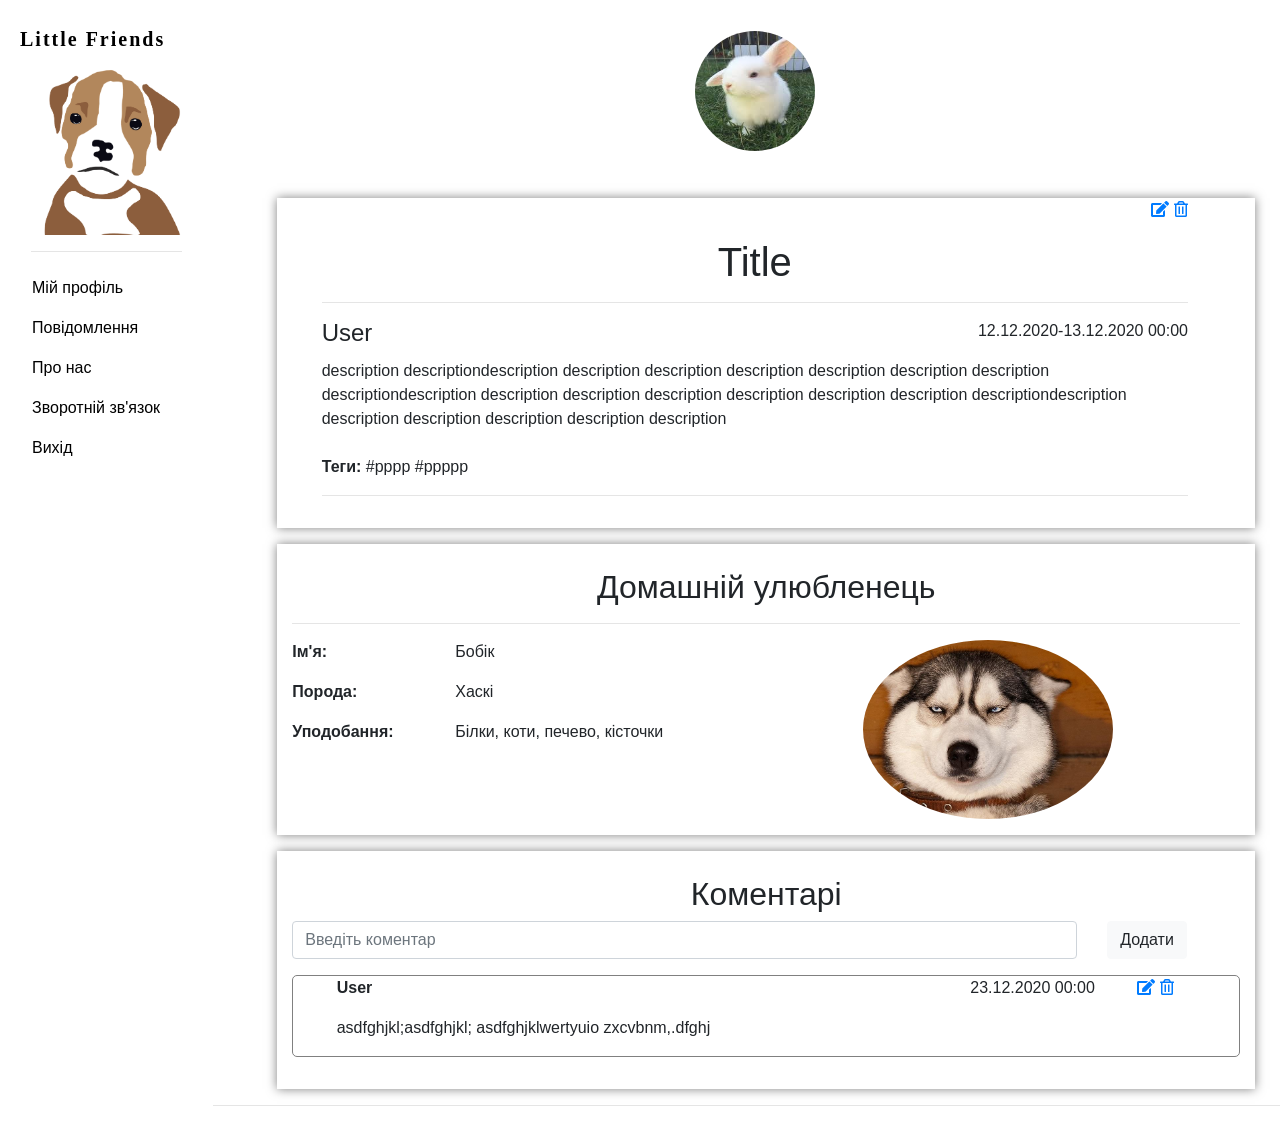
==== views/announcement/details.html @ f67656c2 "finish index page and add page details to announcement" ====
<!DOCTYPE html>
<html>

    <head>
        <meta charset="utf-8">
        <meta http-equiv="X-UA-Compatible" content="IE=edge">
        <title>Little Friends</title>
        <meta name="description" content="Little Friends ...">
        <meta name="viewport" content="device = device-width, initial-scale=1">
        <link rel="stylesheet" type="text/css" href="../../templates/css/style.css">
        <link rel="stylesheet" href="https://stackpath.bootstrapcdn.com/bootstrap/4.5.2/css/bootstrap.min.css" integrity="sha384-JcKb8q3iqJ61gNV9KGb8thSsNjpSL0n8PARn9HuZOnIxN0hoP+VmmDGMN5t9UJ0Z" crossorigin="anonymous">
    
        <script src="https://code.jquery.com/jquery-3.5.1.slim.min.js" integrity="sha384-DfXdz2htPH0lsSSs5nCTpuj/zy4C+OGpamoFVy38MVBnE+IbbVYUew+OrCXaRkfj" crossorigin="anonymous"></script>
        
        <script src="https://cdn.jsdelivr.net/npm/popper.js@1.16.1/dist/umd/popper.min.js" integrity="sha384-9/reFTGAW83EW2RDu2S0VKaIzap3H66lZH81PoYlFhbGU+6BZp6G7niu735Sk7lN" crossorigin="anonymous"></script>
        
        <script src="https://stackpath.bootstrapcdn.com/bootstrap/4.5.2/js/bootstrap.min.js" integrity="sha384-B4gt1jrGC7Jh4AgTPSdUtOBvfO8shuf57BaghqFfPlYxofvL8/KUEfYiJOMMV+rV" crossorigin="anonymous"></script>
        
        <link rel="stylesheet" href="https://use.fontawesome.com/releases/v5.0.13/css/all.css" integrity="sha384-DNOHZ68U8hZfKXOrtjWvjxusGo9WQnrNx2sqG0tfsghAvtVlRW3tvkXWZh58N9jp" crossorigin="anonymous">
    </head>
    <body>
        <div class="container-fluid">
            <div class="row">
                <div class="col-2">
                    <!-- left menu -->
                    <nav class="navbar">
                        <div class="row">
                            <h1><a href="../index.html" class="brand navbar-brand">Little Friends</a></h1>
                            <img class="img-fluid" src="../../templates/img/logo-dog.png">
                        </div>
                        <br>
                        <hr>
                        <div class="row">
                            <ul class="nav navbar-nav bd-navbar-nav flex-column">
                                <li class="nav-item">
                                    <a class="nav-link active" href="./my_profile.html">Мій профіль</a>
                                </li>
                                <li class="nav-item">
                                    <a class="nav-link" href="./message.html">Повідомлення</a>
                                </li>
                                <li class="nav-item">
                                    <a class="nav-link" href="./about.html">Про нас</a>
                                </li>
                                <li class="nav-item">
                                    <a class="nav-link" href="./contact.html">Зворотній зв'язок</a>
                                </li>
                                <li class="nav-item">
                                    <a class="nav-link" href="./login.html" onclick="return confirm('Чи дійсно ви хочете вийти?')">Вихід</a>
                                </li>
                            </ul>
                        </div>
                    </nav>
                </div>
                <div class="col-10">

                    <!-- user photo -->
                    <img class="avatar" src="../../templates/img/rub.jpg" alt="Avatar">

                    <div class="row">
                        <div class="announcement col-11">

                            <!-- announcement -->
                            <div class="row">
                                <div class="pad col-11">

                                    <!--admin or user is owner-->
                                    <p class="text-right"><a href="./edit.html"><i class="fas fa-edit"></i></a>
                                    <a href="./delete.html"><i class="far fa-trash-alt"></i></a></p>
                                    
                                    <h1 class="text-center">Title</h1>
                                    <hr>
                                    <div class="row">
                                        <div class="col-6">
                                            <h4>User</h4>
                                        </div>
                                        <div class="col-6">
                                            <p class="text-right">12.12.2020-13.12.2020 00:00</p>
                                        </div>
                                    </div>
                                    <article>
                                        description descriptiondescription description description description description description description descriptiondescription description description description description description description descriptiondescription description description description description description
                                    </article>
                                    <br>
                                    <p><strong>Теги:</strong>
                                    #pppp #ppppp</p>
                                    <hr>
                                </div>
                            </div>
                        </div>
                    </div>

                    <div class="row">
                        <div class="announcement col-11">
                            <br>
                            <h2 class="text-center">Домашній улюбленець</h2>
                                    <hr>
                                    <div class="row">
                                        <div class="col-2">
                                            <p><strong>Ім'я:</strong></p>
                                            <p><strong>Порода: </strong></p>
                                            <p><strong>Уподобання:</strong></p>
                                        </div>
                                        <div class="col-5">
                                            <p>Бобік</p>
                                            <p>Хаскі</p>
                                            <p>Білки, коти, печево, кісточки</p>
                                        </div>
                                        <div class="col-5">
                                            <img src="../../templates/img/bobik.jpg" class="pet img-fluid">
                                        </div>
                                    </div>
                        </div>
                    </div>

                    <div class="row">
                        <div class="announcement col-11">
                            <br>
                            <h2 class="text-center">Коментарі</h2>

                            <!--add comments-->
                            <form class="form row" method="POST">
                                <div class="col-10">
                                    <input type="text" class="form-control" name="comment" placeholder="Введіть коментар">
                                </div>
                                <div class="col-2">
                                <input type="submit" class="btn btn-light" value="Додати">
                            </div>
                            </form>

                            <!--comments-->
                            <div class="comment container-fluid">
                                <div class="row">
                                    <div class="pad col-5">
                                        <strong>User</strong>
                                    </div>
                                    <div class="col-5">
                                        <p class="text-right">23.12.2020 00:00</p>
                                    </div>

                                    <!--for owner and admin-->
                                    <div class="col-1">
                                        <p class="text-right"><a href="./edit.html"><i class="fas fa-edit"></i></a>
                                            <a href="./delete.html"><i class="far fa-trash-alt"></i></a></p>
                                    </div>
                                </div>
                                <div class="row">
                                    <div class="pad col-11">
                                        <p>
                                            asdfghjkl;asdfghjkl;   asdfghjklwertyuio zxcvbnm,.dfghj
                                        </p>
                                    </div>
                                </div>
                            </div>
                        </div>
                        <hr>
                    </div>
                </div>
            </div>
        </div>
    </body>
</html
---- templates/css/style.css ----
.brand{
    color: black;
    text-align: center;
    font-weight: bold;
    font-family: 'Cormorant Garamond';
    margin-left: 0.2em;
    letter-spacing: 0.1em;
}
.brand:hover{
    color:black;
}

.brand-not{
    color: black;
    text-align: center;
    font-weight: bold;
    font-family: 'Cormorant Garamond';
    margin-left: 0.2em;
    letter-spacing: 0.2em;
    margin-top: 7%;
    margin-bottom: 7%;
}
.avatar{
    vertical-align: middle;
    width: 120px;
    height: 120px;
    border-radius: 50%;
    margin-top: 3%;
    margin-left: 45%;
    margin-bottom: 3%;
}
hr {width: 100%;margin-left: auto;margin-right: auto;}

.top-menu{
    font-size: 1.1em;
    text-align: center;
    padding-bottom: 1em;
    box-shadow: 0 0 10px rgba(0,0,0,0.5);
}
.top-menu-item{
    text-align: center;
    padding-top: 1em;
    padding-right: 1em;
    border: white solid;
    background-color: white;
}
.img-fluid{
    min-width: 120px;
}

.nav-item{
    padding-left: 1em;
}
.nav-link{
    color:black;
}

.nav-link:hover{
    color:grey;
}

.announcement{
    margin-top: 1em;
    margin-left: 4em;
    padding-bottom: 1em;
    box-shadow: 0 0 10px rgba(0,0,0,0.5);
}
.user-img{
    margin-top: 0.5em;
    vertical-align: middle;
    width:60px;
    height:60px;
    border-radius: 50%;
}
.announcement-link{
    color:darkblue;
    text-decoration: underline;
}

.announcement-link:hover{
    color: blue;
}

.pad{
    margin-left: 3%;
}

.comment{
    border: gray solid 1px;
    margin: 1em;
    border-radius: 5px;

}

.pet{
    vertical-align: middle;
    width: 250px;
    height: 250px;
    border-radius: 50%;
}
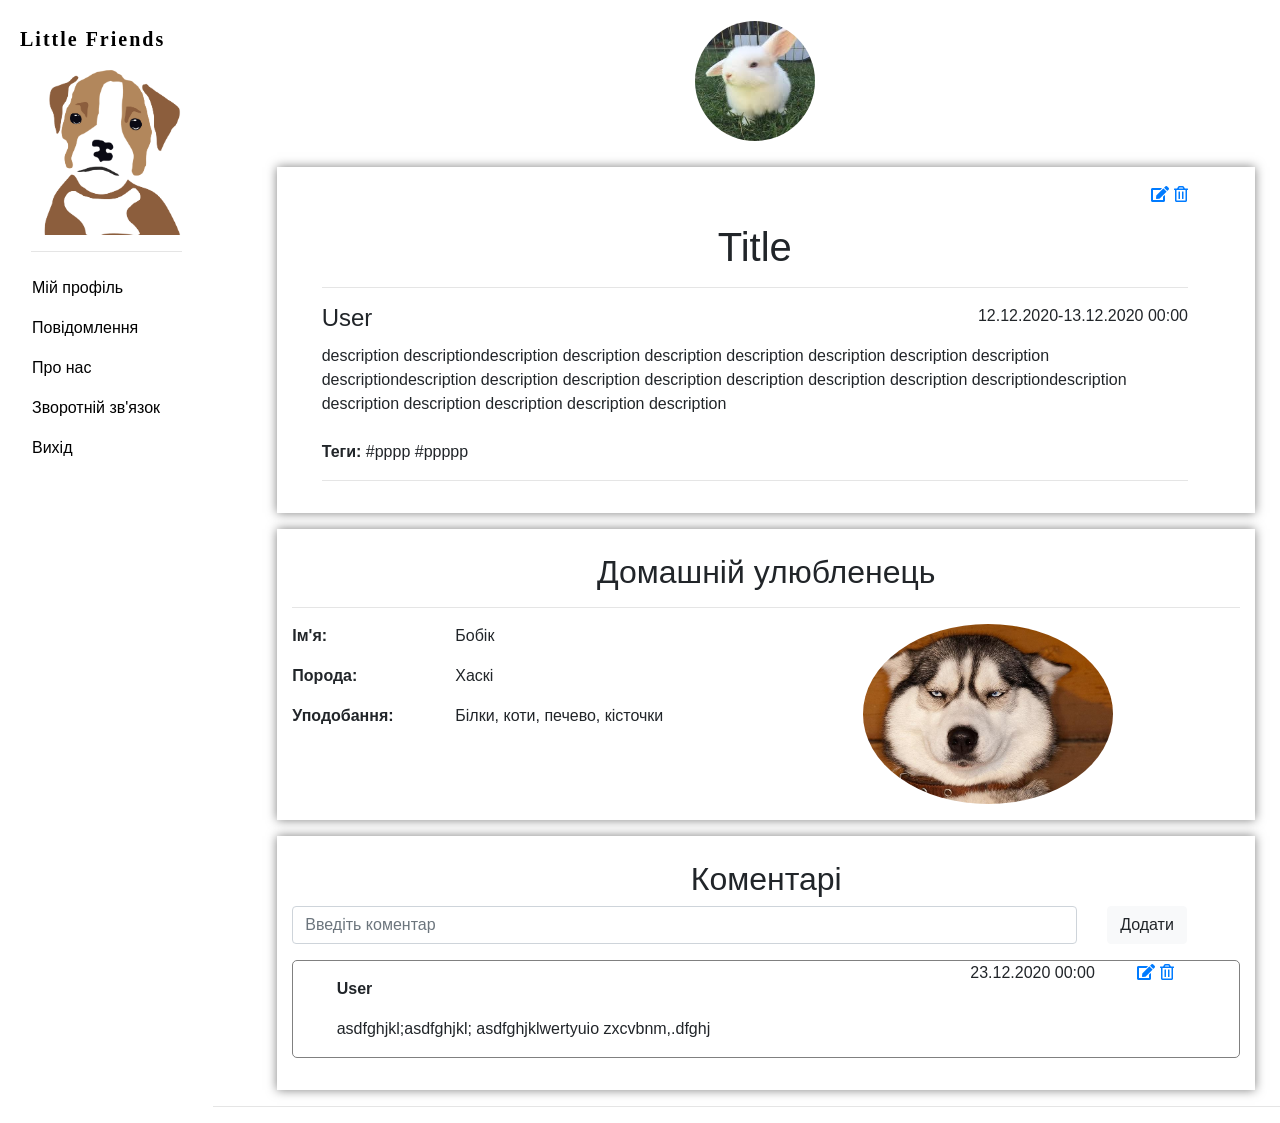
==== commit 7355acd2: "add alll file to announcement" ====
--- a/views/announcement/details.html
+++ b/views/announcement/details.html
@@ -65,7 +65,7 @@
 
                                     <!--admin or user is owner-->
                                     <p class="text-right"><a href="./edit.html"><i class="fas fa-edit"></i></a>
-                                    <a href="./delete.html"><i class="far fa-trash-alt"></i></a></p>
+                                        <a href="../index.html" onclick="return confirm('Чи дійсно ви хочете видалити дане оголошення?')"><i class="far fa-trash-alt"></i></a></p>
                                     
                                     <h1 class="text-center">Title</h1>
                                     <hr>
@@ -140,7 +140,7 @@
                                     <!--for owner and admin-->
                                     <div class="col-1">
                                         <p class="text-right"><a href="./edit.html"><i class="fas fa-edit"></i></a>
-                                            <a href="./delete.html"><i class="far fa-trash-alt"></i></a></p>
+                                            <a href="#" onclick="return confirm('Чи дійсно ви хочете видалити дане оголошення?')"><i class="far fa-trash-alt"></i></a>
                                     </div>
                                 </div>
                                 <div class="row">
--- a/templates/css/style.css
+++ b/templates/css/style.css
@@ -25,9 +25,9 @@
     width: 120px;
     height: 120px;
     border-radius: 50%;
-    margin-top: 3%;
+    margin-top: 2%;
     margin-left: 45%;
-    margin-bottom: 3%;
+    margin-bottom: 1%;
 }
 hr {width: 100%;margin-left: auto;margin-right: auto;}
 
@@ -83,6 +83,7 @@
 
 .pad{
     margin-left: 3%;
+    margin-top: 1em;
 }
 
 .comment{
@@ -98,3 +99,4 @@
     height: 250px;
     border-radius: 50%;
 }
+
